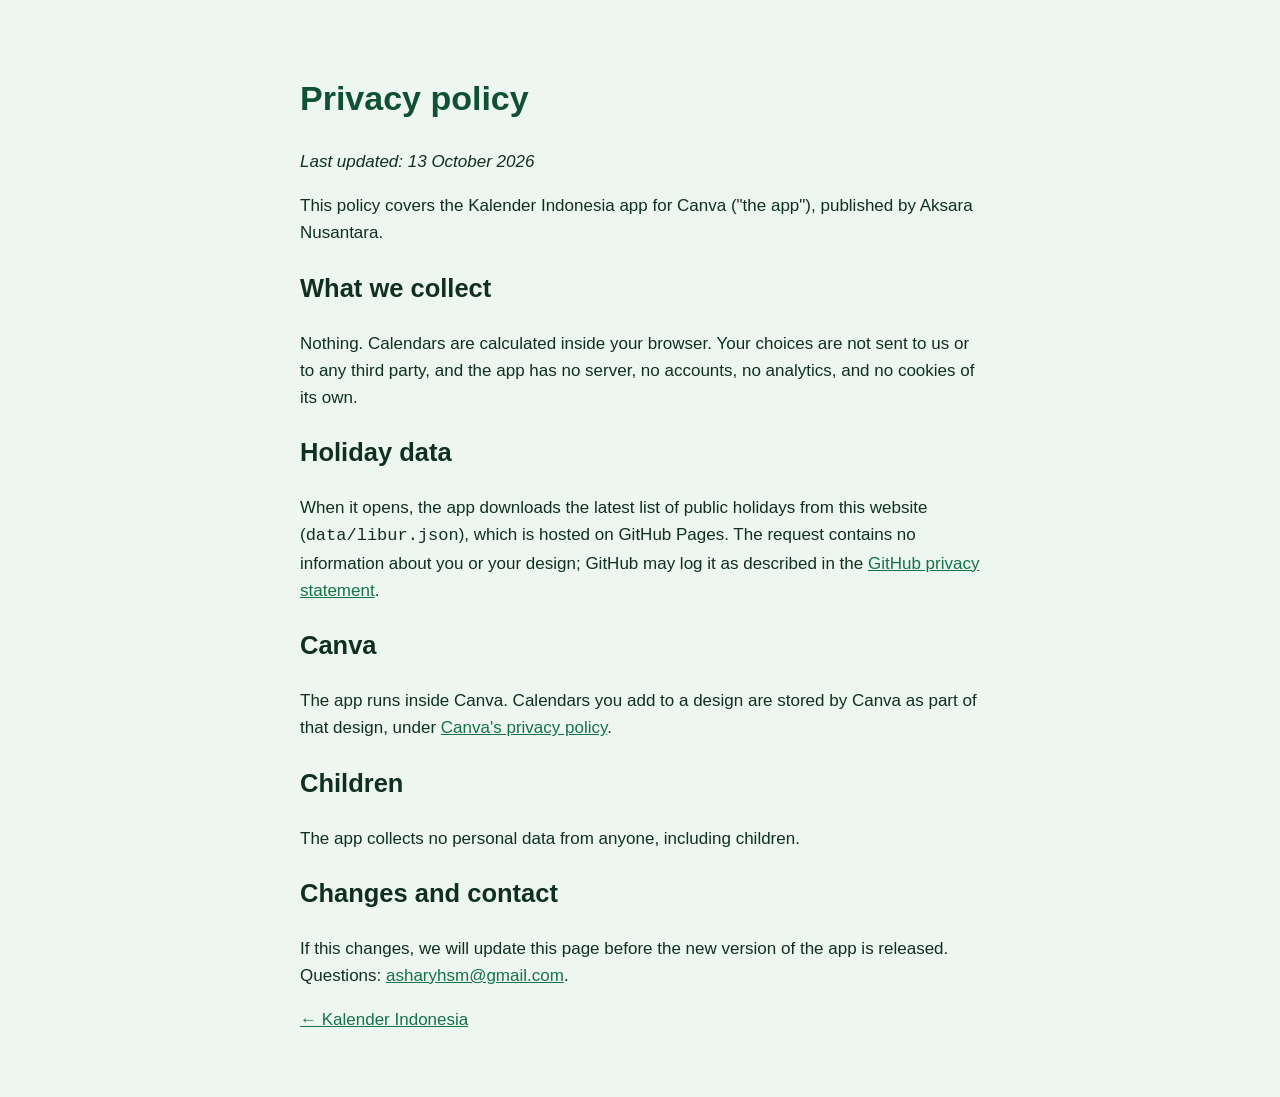
==== privacy.html @ bcd5b9bb "Kalender Indonesia site: listing pages and holiday data 2026–2027" ====
<!doctype html>
<html lang="en">
  <head>
    <meta charset="utf-8" />
    <meta name="viewport" content="width=device-width, initial-scale=1" />
    <title>Privacy policy · Kalender Indonesia</title>
    <link rel="stylesheet" href="style.css" />
  </head>
  <body>
    <main>
      <h1>Privacy policy</h1>
      <p><i>Last updated: 13 October 2026</i></p>
      <p>
        This policy covers the Kalender Indonesia app for Canva ("the app"),
        published by Aksara Nusantara.
      </p>

      <h2>What we collect</h2>
      <p>
        Nothing. Calendars are calculated inside your browser. Your choices are
        not sent to us or to any third party, and the app has no server, no
        accounts, no analytics, and no cookies of its own.
      </p>

      <h2>Holiday data</h2>
      <p>
        When it opens, the app downloads the latest list of public holidays
        from this website (<code>data/libur.json</code>), which is hosted on
        GitHub Pages. The request contains no information about you or your
        design; GitHub may log it as described in the
        <a href="https://docs.github.com/en/site-policy/privacy-policies/github-general-privacy-statement">GitHub privacy statement</a>.
      </p>

      <h2>Canva</h2>
      <p>
        The app runs inside Canva. Calendars you add to a design are stored by
        Canva as part of that design, under
        <a href="https://www.canva.com/policies/privacy-policy/">Canva's privacy policy</a>.
      </p>

      <h2>Children</h2>
      <p>The app collects no personal data from anyone, including children.</p>

      <h2>Changes and contact</h2>
      <p>
        If this changes, we will update this page before the new version of the
        app is released. Questions:
        <a href="mailto:asharyhsm@gmail.com">asharyhsm@gmail.com</a>.
      </p>
      <p><a href="index.html">← Kalender Indonesia</a></p>
    </main>
  </body>
</html>
---- style.css ----
body {
  margin: 0;
  background: #eef6f1;
  color: #10301f;
  font: 17px/1.6 -apple-system, "Segoe UI", Roboto, sans-serif;
}
main {
  max-width: 680px;
  margin: 0 auto;
  padding: 48px 24px;
}
h1 {
  color: #0f5132;
}
a {
  color: #157347;
}
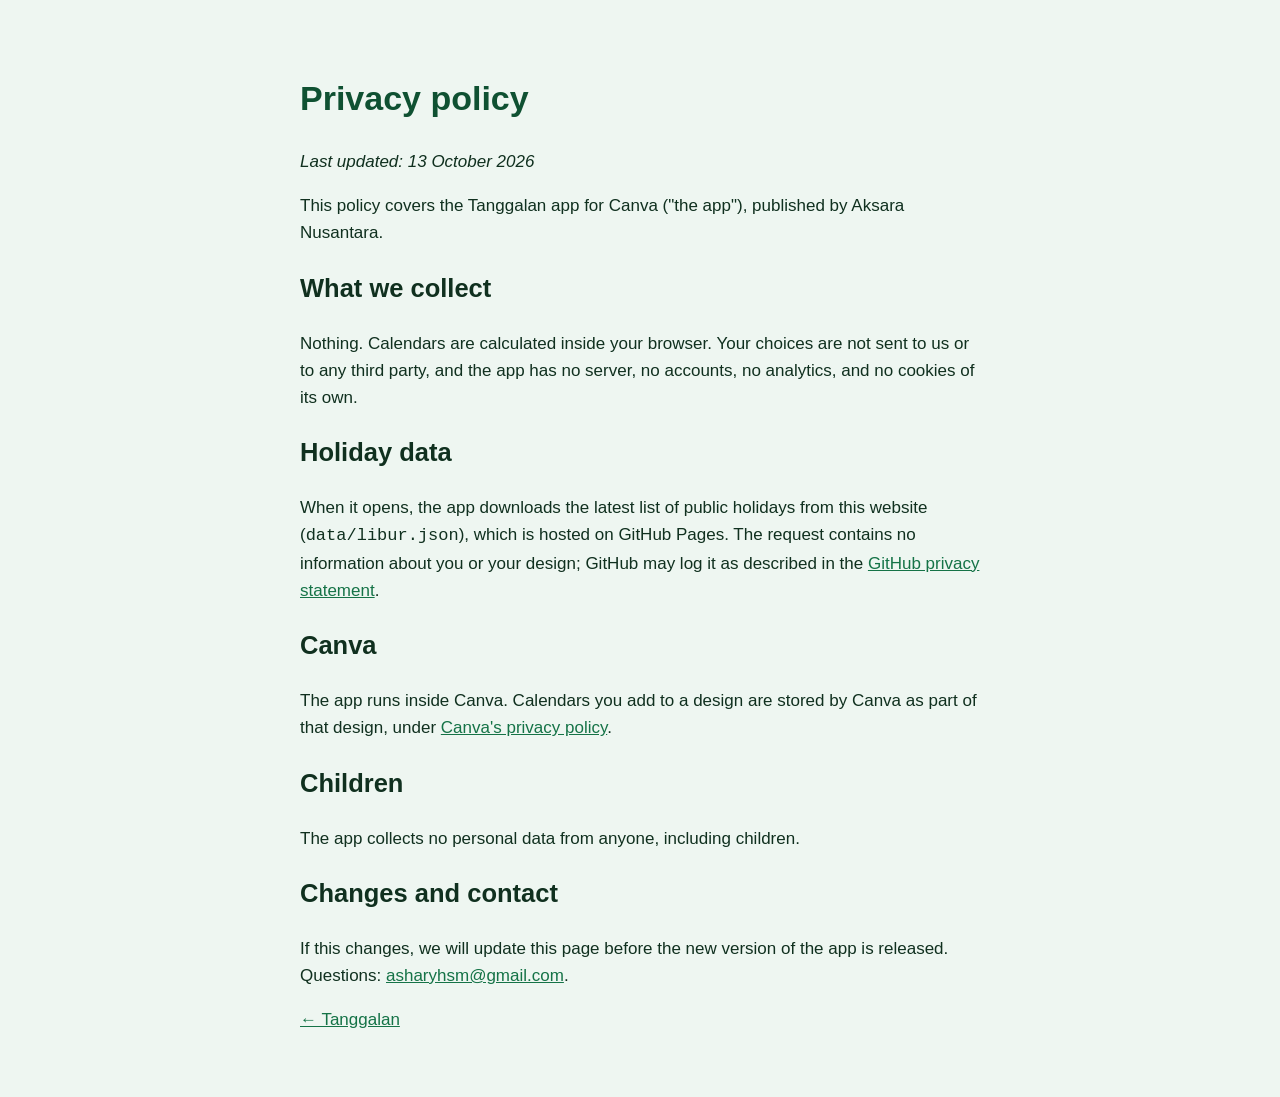
==== commit 4c89c9b6: "Rename app to Tanggalan" ====
--- a/privacy.html
+++ b/privacy.html
@@ -3,7 +3,7 @@
   <head>
     <meta charset="utf-8" />
     <meta name="viewport" content="width=device-width, initial-scale=1" />
-    <title>Privacy policy · Kalender Indonesia</title>
+    <title>Privacy policy · Tanggalan</title>
     <link rel="stylesheet" href="style.css" />
   </head>
   <body>
@@ -11,7 +11,7 @@
       <h1>Privacy policy</h1>
       <p><i>Last updated: 13 October 2026</i></p>
       <p>
-        This policy covers the Kalender Indonesia app for Canva ("the app"),
+        This policy covers the Tanggalan app for Canva ("the app"),
         published by Aksara Nusantara.
       </p>
 
@@ -47,7 +47,7 @@
         app is released. Questions:
         <a href="mailto:asharyhsm@gmail.com">asharyhsm@gmail.com</a>.
       </p>
-      <p><a href="index.html">← Kalender Indonesia</a></p>
+      <p><a href="index.html">← Tanggalan</a></p>
     </main>
   </body>
 </html>
